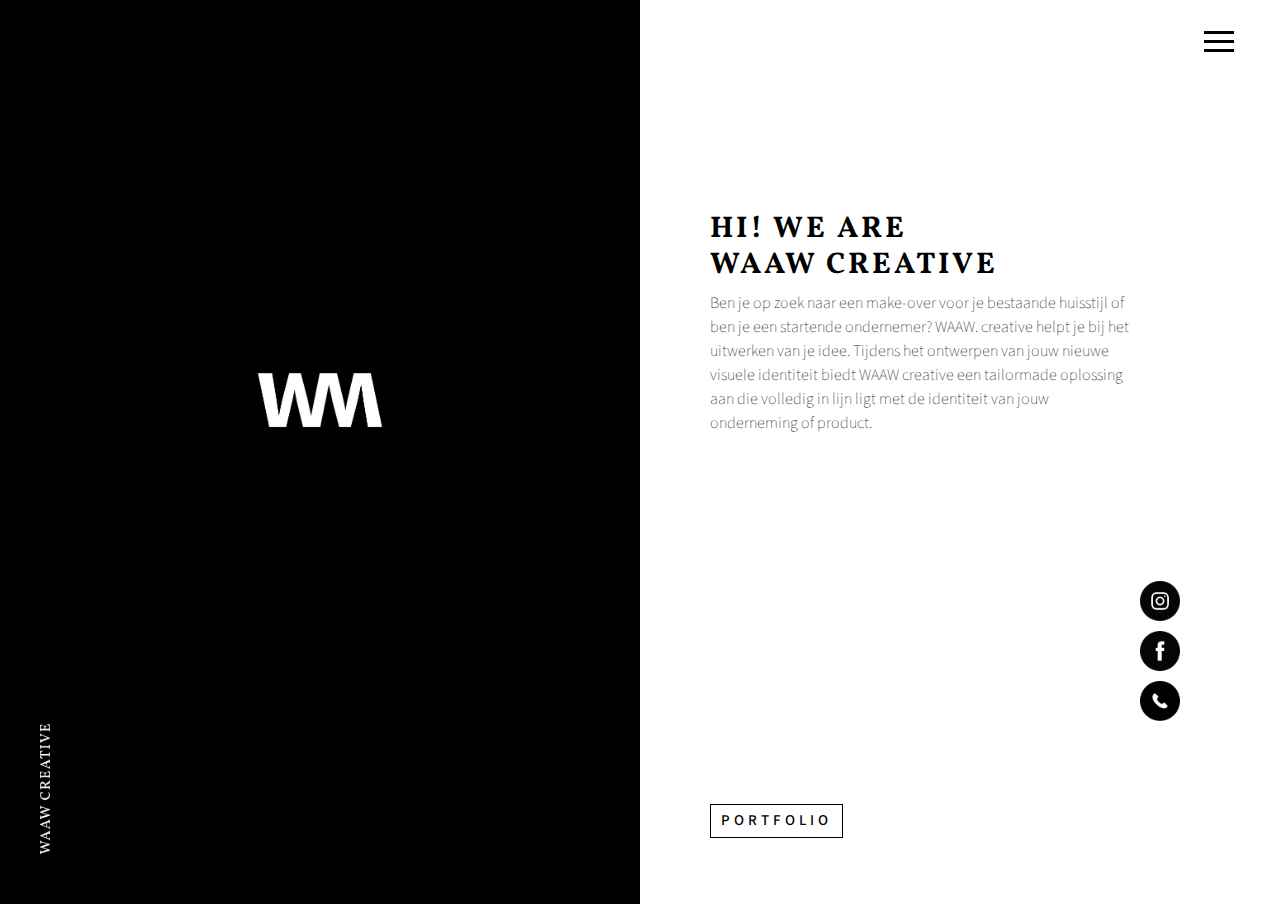
==== index.html @ 49f973a8 "test" ====
<!doctype html>
<html lang="en">

<head>
    <!-- Required meta tags -->
    <meta charset="utf-8">
    <meta name="viewport" content="width=device-width, initial-scale=1, shrink-to-fit=no">

    <!-- Bootstrap CSS -->
    <link rel="stylesheet" href="https://stackpath.bootstrapcdn.com/bootstrap/4.3.1/css/bootstrap.min.css"
        integrity="sha384-ggOyR0iXCbMQv3Xipma34MD+dH/1fQ784/j6cY/iJTQUOhcWr7x9JvoRxT2MZw1T" crossorigin="anonymous">
    <link rel="stylesheet" href="style.css">
    <link rel="stylesheet" href="./packages/BurgerSlide/dist/styles.css">
    <title>WAAW CREATIVE</title>

    <!-- Font Awesome -->
    <link rel="stylesheet" href="https://use.fontawesome.com/releases/v5.8.2/css/all.css"
        integrity="sha384-oS3vJWv+0UjzBfQzYUhtDYW+Pj2yciDJxpsK1OYPAYjqT085Qq/1cq5FLXAZQ7Ay" crossorigin="anonymous">

    <!-- Favicon-->
    <link rel="shortcut icon" href="images/waawzwart.png">

    <!-- Animation-->
    <link rel="stylesheet" href="animate.min.css">

    <!-- FONTS -->
    <link href="https://fonts.googleapis.com/css?family=Vollkorn:400,400i,600,600i,700,700i,900,900i&display=swap"
        rel="stylesheet">
    <link
        href="https://fonts.googleapis.com/css?family=Source+Sans+Pro:200,200i,300,300i,400,400i,600,600i,700,700i,900,900i&display=swap"
        rel="stylesheet">

</head>

<body>
    <nav class="navbar navbar-default navbar-fixed-top">
        <div class="col-md-12">
            <div class="nav">
                <button class="btn-nav">
                    <span class="icon-bar inverted top"></span>
                    <span class="icon-bar inverted middle"></span>
                    <span class="icon-bar inverted bottom"></span>
                </button>
            </div>
            <a class="navbar-brand" href="index.html">
                <img class="logo" src="images/waawzwart.png" alt="logo">
            </a>
            <div class="nav-content hideNav hidden">
                <ul class="nav-list vcenter">
                    <li class="nav-item"><a class="item-anchor" href="index.html">Home</a></li>
                    <li class="nav-item"><a class="item-anchor" href="portfolio.html">Portfolio</a></li>
                    <li class="nav-item"><a class="item-anchor" href="contact.html">Contact</a></li>
                    <li class="nav-item"><a class="item-anchor" href="www.instagram.be"><i
                                class="fab fa-instagram"></i></a>
                    </li>

                </ul>
            </div>
        </div>
    </nav>

    <div class="d-md-flex h-md-100 align-items-center">

        <!-- First Half -->

        <div class="col-md-6 p-0 bg-indigo h-md-100">
            <div class="text-white d-md-flex align-items-center h-100 p-5 text-center justify-content-center">
                <div class="logoarea pt-5 pb-5">
                    <img src="images/logo-waaw_1.gif" height="100px" alt="">
                </div>

                <div class="verticaal">
                    <img src="images/waawverticaal.png" height="130px" alt="">
                </div>
            </div>


        </div>


        <!-- Second Half -->

        <div class="col-md-6 p-0 bg-white h-md-100 loginarea">
            <div class="d-md-flex align-items-center h-md-100 p-5 justify-content-center">

                <h1>HI! WE ARE <br> WAAW CREATIVE </h1>
                <p>Ben je op zoek naar een make-over voor je
                    bestaande huisstijl of ben je een startende
                    ondernemer? WAAW. creative helpt je bij het uitwerken van je idee. Tijdens het ontwerpen van jouw
                    nieuwe visuele identiteit biedt WAAW creative een tailormade oplossing aan die volledig in lijn ligt
                    met de identiteit van jouw onderneming of product.
                </p>

                <a class="instagramhome" href="www.instagram.be"> <img src="images/instagram.png" height="40px"
                        alt=""></a>
                <a class="facebookhome" href="www.instagram.be"> <img src="images/facebook.png" height="40px"
                        alt=""></a>
                <a class="behancehome" href="tel:0476839061"> <img src="images/telefoon-8.png" height="40px" alt=""></a>

                <a class="button" href="portfolio.html">PORTFOLIO</a>
            </div>
        </div>

    </div>















    <!-- Optional JavaScript -->
    <!-- jQuery first, then Popper.js, then Bootstrap JS -->
    <script src="https://code.jquery.com/jquery-3.3.1.slim.min.js"
        integrity="sha384-q8i/X+965DzO0rT7abK41JStQIAqVgRVzpbzo5smXKp4YfRvH+8abtTE1Pi6jizo"
        crossorigin="anonymous"></script>
    <script src="https://cdnjs.cloudflare.com/ajax/libs/popper.js/1.14.7/umd/popper.min.js"
        integrity="sha384-UO2eT0CpHqdSJQ6hJty5KVphtPhzWj9WO1clHTMGa3JDZwrnQq4sF86dIHNDz0W1"
        crossorigin="anonymous"></script>
    <script src="https://stackpath.bootstrapcdn.com/bootstrap/4.3.1/js/bootstrap.min.js"
        integrity="sha384-JjSmVgyd0p3pXB1rRibZUAYoIIy6OrQ6VrjIEaFf/nJGzIxFDsf4x0xIM+B07jRM"
        crossorigin="anonymous"></script>
    <script src="js/bootstrap.js"></script>
    <script src="js/bootstrap.min.js"></script>
    <script src="js/jquery.js"></script>
    <script src="js/jquery.shuffle.min.js"></script>
    <script src="js/lightbox-plus-jquery.js"></script>
    <script src="js/menu-color.js"></script>
    <script src="js/modernizr.js"></script>
    <script src="js/script.js"></script>


</body>

</html>
---- style.css ----
/*NAVBAR*/

.nav {
    position: relative;
    width: auto;
    display: inline-block;
    border: none;
    float: right;
    z-index: 99999;
}
.navbar-fixed-top {
    padding-top: 10px;
}
.navbar-brand {
    padding-top: 17px;
}
.navbar-brand > img {
    max-width: 50px;
    z-index: 9999;
}
@media (max-width: 768px) {
    .navbar-brand {
        padding-left: 0px;
    }
}
.navbar-default {
    background-color: transparent;
    border-color: transparent;
}
.navbar-default.color-fill {
    background-color: #fff;
    border-color: transparent;
}
.btn-nav {
    background: transparent;
    border: none;
    padding: 15px;
    -webkit-transition: all .5s ease;
    -moz-transition: all .5s ease;
    -ms-transition: all .5s ease;
    -o-transition: all .5s ease;
    transition: all .5s ease;
    cursor: pointer;
    z-index: 99999;
}
@media (max-width: 768px) {
    .btn-nav {
        padding: 15px 0;
    }
}
.btn-nav:focus {
    outline: 0;
}
.icon-bar {
    display: block;
    margin: 6px 0;
    width: 30px;
    height: 3px;
    background-color: white;
}
.icon-bar.inverted {
    background-color: black;
}
@media (max-width: 992px) {
    .icon-bar.inverted {
        background-color: black;
    }
}
.opaque {
    background-color: #fff!important;
}
.btn-nav:hover .icon-bar {
    -webkit-transition: all 1s ease;
    -moz-transition: all 1s ease;
    -ms-transition: all 1s ease;
    -o-transition: all 1s ease;
    transition: all 1s ease;
    background-color: black;
}
.nav-content {
    position: fixed;
    top: -100%;
    bottom: 0;
    left: 0;
    right: 0;
    background-color:white;
    display: block;
    height: 100%;
    z-index: 9;
}



    .nav-list {
        list-style: none;
        padding: 0;
        position: relative;
        top: 200px;
    }



.item-anchor {
    color: black;
    font-family: 'Vollkorn', serif;
    font-size: 30px;
    font-weight: 300;
    letter-spacing: 2px;
    position: relative;
    text-decoration: none;
    padding: 10px;
}
.item-anchor:hover,
.item-anchor:focus {
    color: #ffffff;
    -webkit-transition: all 1s ease;
    -moz-transition: all 1s ease;
    -ms-transition: all 1s ease;
    -o-transition: all 1s ease;
    transition: all 1s ease;
    text-decoration: none;

}
.item-anchor:hover:after,
.item-anchor:focus:after {
    width: 100%;
    background: #f7f7f7;
    -webkit-transition: all 1s ease;
    -moz-transition: all 1s ease;
    -ms-transition: all 1s ease;
    -o-transition: all 1s ease;
    transition: all 1s ease;
    text-decoration: none;

}
.nav-item {
    font-family: 'Open Sans', sans-serif;
    margin: 10px auto;
    text-align: center;
    color: white;
    text-decoration: none;

}
.nav-item a:link,
.nav-item a:hover,
.nav-item a:focus {
    color: black;
}
.nav-item a:hover,
.nav-item a:focus {
color:grey;
}
.animated {
    display: block;
    margin: 0 auto;
}
.animated:hover .icon-bar,
.animated:focus .icon-bar {
    background-color: #fff;
}
.animated:focus {
    cursor: pointer;
    z-index: 9999;
}
.middle {
    margin: 0 auto;
}
.icon-bar {
    -webkit-transition: all .7s ease;
    -moz-transition: all .7s ease;
    -ms-transition: all .7s ease;
    -o-transition: all .7s ease;
    transition: all .7s ease;
    z-index: 999999;
}
.animated .icon-bar {
    z-index: 999999;
    background-color: black!important;
}
.animated .top {
    -webkit-transform: translateY(7px) rotateZ(45deg);
    -moz-transform: translateY(7px) rotateZ(45deg);
    -ms-transform: translateY(7px) rotateZ(45deg);
    -o-transform: translateY(7px) rotateZ(45deg);
    transform: translateY(7px) rotateZ(45deg);
}
.animated .bottom {
    -webkit-transform: translateY(-11px) rotateZ(-45deg);
    -moz-transform: translateY(-11px) rotateZ(-45deg);
    -ms-transform: translateY(-11px) rotateZ(-45deg);
    -o-transform: translateY(-11px) rotateZ(-45deg);
    transform: translateY(-11px) rotateZ(-45deg);
}
.animated .middle {
    width: 0;
}
@keyframes showNav {
    from {
        top: -100%;
    }
    to {
        top: 0;
    }
}
@-webkit-keyframes showNav {
    from {
        top: -100%;
    }
    to {
        top: 0;
    }
}
@-moz-keyframes showNav {
    from {
        top: -100%;
    }
    to {
        top: 0;
    }
}
@-o-keyframes showNav {
    from {
        top: -100%;
    }
    to {
        top: 0;
    }
}
.showNav {
    -webkit-animation: showNav 1s ease forwards;
    -moz-animation: showNav 1s ease forwards;
    -o-animation: showNav 1s ease forwards;
    animation: showNav 1s ease forwards;
}
@keyframes hideNav {
    from {
        top: 0;
    }
    to {
        top: -100%;
    }
}
@-webkit-keyframes hideNav {
    from {
        top: 0;
    }
    to {
        top: -100%;
    }
}
@-moz-keyframes hideNav {
    from {
        top: 0;
    }
    to {
        top: -100%;
    }
}
@-o-keyframes hideNav {
    from {
        top: 0;
    }
    to {
        top: -100%;
    }
}
.hideNav {
    -webkit-animation: hideNav 1s ease forwards;
    -moz-animation: hideNav 1s ease forwards;
    -o-animation: hideNav 1s ease forwards;
    animation: hideNav 1s ease forwards;
}
.hidden {
    display: none;
}

/*---------- Menu Icon Animation ----------*/

.navbar-toggle * {
    -ms-transition: all 0.4s ease;
    -webkit-transition: all 0.4s ease;
    -moz-transition: all 0.4s ease;
    -o-transition: all 0.4s ease;
    transition: all 0.4s ease;
}
.navbar-toggle {
    border: medium none;
    border-radius: 0;
    color: #fff;
    cursor: pointer;
    height: 50px;
    padding: 16px;
    width: 50px;
    float: right;
    margin-top: 0px;
    margin-bottom: 0px;
}
.navbar-default .navbar-toggle:hover,a
.navbar-default .navbar-toggle:focus {
    background-color: #fff;
}
.navbar-default .navbar-toggle,
.navbar-default .navbar-collapse,
.navbar-default .navbar-form {
    border-color: #fff;
}
.navbar-toggle span {
    width: 25px;
    height: 3px;
    margin-bottom: 5px;
    background-color: white;
    display: block;
}
.navbar-toggle span.bar1 {
    -ms-transform: rotate(45deg);
    -webkit-transform: rotate(45deg);
    -moz-transform: rotate(45deg);
    -o-transform: rotate(45deg);
    transform: rotate(45deg);
    -ms-transform-origin: 1px 3px;
    -webkit-transform-origin: 1px 3px;
    -moz-transform-origin: 1px 3px;
    -o-transform-origin: 1px 3px;
    transform-origin: 1px 3px;
    width: 31px;
}
.navbar-toggle span.bar2 {
    -ms-transform: rotate(-360deg) scale(0);
    -webkit-transform: rotate(-360deg) scale(0);
    -moz-transform: rotate(-360deg) scale(0);
    -o-transform: rotate(-360deg) scale(0);
    transform: rotate(-360deg) scale(0);
}
.navbar-toggle span.bar3 {
    -ms-transform: rotate(-45deg);
    -webkit-transform: rotate(-45deg);
    transform: rotate(-45deg);
    -ms-transform-origin: 8px 2px;
    -webkit-transform-origin: 8px 2px;
    transform-origin: 8px 2px;
    width: 31px;
}
.navbar-toggle.collapsed span.bar1,
.navbar-toggle.collapsed span.bar2,
.navbar-toggle.collapsed span.bar3,
.navbar-toggle.collapsed span.bar4 {
    -ms-transform: none;
    -webkit-transform: none;
    transform: none;
    width: 30px;
}





/*HEADER*/
.header{
    position: relative;
}


@media (min-width: 360px) {
    .header, h1{
        font-family: 'Vollkorn', serif;
        font-size: 25px;
        font-weight: 700;
        letter-spacing: 3px;
        position: absolute;
        left: 40px;
        top: -150px;
        color:black;
    }
    }

@media (min-width: 768px) {
    .header, h1{
        font-size: 25px;
        font-weight: 700;
        letter-spacing: 3px;
        position: absolute;
        left: 60px;
        top: 130px;
        color:black;
    }
    }


    @media (min-width: 1200px) {
        .header, h1{
            font-family: 'Vollkorn', serif;
            font-size: 30px;
            font-weight: 700;
            letter-spacing: 3px;
            position: absolute;
            left: 70px;
            top: 130px;
            color:black;
        }
        }
        @media (min-width: 1400px) {
            .header, h1{
                font-family: 'Vollkorn', serif;
                font-size: 30px;
                font-weight: 700;
                letter-spacing: 3px;
                position: absolute;
                left: 90px;
                top: 130px;
                color:black;
            }
            }
    

@media (min-width: 360px) {
       
.header, p{
    
    font-family: 'Source Sans Pro', sans-serif;
    font-size: 15px;
    font-weight: 100;
    position: absolute;
    left: 40px;
    top: -80px;
    width: 77%;
}
        }
    
    @media (min-width: 768px) {
       
.header, p{
    
    font-family: 'Source Sans Pro', sans-serif;
    font-size: 16px;
    font-weight: 100;
    position: absolute;
    left: 60px;
    top: 210px;
    width: 75%;
}
        }

        @media (min-width: 1000px) {
       
            .header, p{
                
                font-family: 'Source Sans Pro', sans-serif;
                font-size: 16px;
                font-weight: 100;
                position: absolute;
                left: 60px;
                top: 210px;
                width: 65%;
            }
                    }
@media (min-width: 1200px) {
       
 .header, p{
                
    font-family: 'Source Sans Pro', sans-serif;
    font-size: 16px;
    font-weight: 100;
    position: absolute;
    left: 70px;
    top: 210px;
    width: 67%;
            }
                    }

@media (min-width: 1400px) {
       
 .header, p{
                
    font-family: 'Source Sans Pro', sans-serif;
    font-size: 16px;
    font-weight: 100;
    position: absolute;
    left: 90px;
    top: 210px;
    width: 47%;
            }
                    }
                    


@media (max-width: 360px) {
    .verticaal{
        position: absolute;
        left:40px;
        bottom: 50px;
    
    }
}


@media (min-width: 360px) {
    .verticaal{
        position: absolute;
        left:25px;
        bottom: 25px;
    
    }
    }


@media (min-width: 768px) {
    .verticaal{
        position: absolute;
        left:40px;
        bottom: 50px;
    
    }
    }


    @media (min-width: 360px) {
        .button{
            color:black;
            font-family: 'Source Sans Pro', sans-serif;
            font-size: 13px;
            font-weight: 500;
            letter-spacing: 4px;
            border: 1px solid black;
            padding-top: 5px;
            padding-bottom:5px;
            padding-right:10px;
            padding-left:10px;
            position: absolute;
            left: 40px;
            bottom: -110px;
        }
        
        .button:hover{
           color:white;
           background-color:black;
           text-decoration: none;
        }
        }

        @media (min-width: 500px) {
            .button{
                bottom: -70px;
            }
            
            .button:hover{
               color:white;
               background-color:black;
               text-decoration: none;
            }
            }
    
            @media (min-width: 680px) {
                .button{
                    bottom: -30px;
                }
                
                .button:hover{
                   color:white;
                   background-color:black;
                   text-decoration: none;
                }
                }

    @media (min-width: 768px) {
        .button{
            color:black;
            font-family: 'Source Sans Pro', sans-serif;
            font-size: 15px;
            font-weight: 500;
            letter-spacing: 4px;
            border: 1px solid black;
            padding-top: 5px;
            padding-bottom:5px;
            padding-right:10px;
            padding-left:10px;
            position: absolute;
            left: 60px;
            bottom: 80px;
        }
        
        .button:hover{
           color:white;
           background-color:black;
           text-decoration: none;
        }
        }

        @media (min-width: 1200px) {
            .button{
          
                left: 70px;
            }
            
            .button:hover{
               color:white;
               background-color:black;
               text-decoration: none;
            }
            }

            @media (min-width: 1400px) {
                .button{
              
                    left: 90px;
                }
                
                .button:hover{
                   color:white;
                   background-color:black;
                   text-decoration: none;
                }
                }
    

 @media (min-width: 360px) {
            
.instagramhome{
    position: absolute;
    right:70px;
    top:220px;
}

.facebookhome{
    position: absolute;
    right:70px;
    top:270px;
}

.behancehome{
    position: absolute;
    right:70px;
    top:320px;
    margin-bottom:60px;
}
            }
 @media (min-width: 500px) {
            
.instagramhome{
    position: absolute;
    right:70px;
    top:150px;
}

.facebookhome{
    position: absolute;
    right:70px;
    top:200px;
}

.behancehome{
    position: absolute;
    right:70px;
    top:250px;
    margin-bottom:60px;
}
            }

@media (min-width: 768px) {
           
.instagramhome{
    position: absolute;
    right:70px;
    top:500px;
}

.facebookhome{
    position: absolute;
    right:70px;
    top:550px;
}

.behancehome{
    position: absolute;
    right:70px;
    top:600px;
}
            }

@media (min-width: 1000px) {
           
.instagramhome{
    position: absolute;
    right:100px;
    top:500px;
}

.facebookhome{
    position: absolute;
    right:100px;
    top:550px;
}

.behancehome{
    position: absolute;
    right:100px;
    top:600px;
}
            }


@media (min-width: 1500px) {
           
.instagramhome{
    position: absolute;
    right:100px;
    top:500px;
}

.facebookhome{
    position: absolute;
    right:100px;
    top:550px;
}

.behancehome{
    position: absolute;
    right:100px;
    top:600px;
}
            }


/*HEADER*/

@media (min-width: 360px) {
    .h-md-100 { height: 50px;
    margin-top: 200px; }
}

@media (min-width: 768px) {
    .h-md-100 { height: 93vh;
                margin-top:0; }
}
.btn-round { border-radius: 30px; }





@media (min-width: 360px) {
    .bg-indigo { background: black;
        margin-top: -200px;
        height: 450px;}
    }


@media (min-width: 768px) {
.bg-indigo { background: black;
    margin-top: -200px;
    height: 112vh;}
}


                






.text-cyan { color: white; }


.logo, img{
    margin-top: 0px;
}

.fa-instagram{
    margin-top: 20px;
}













/*PORTFOLIO*/

/* portfolio section
==================================================*/










/*CONTACT*/

@media (min-width: 360px) {
    .contactsocial{
        position: absolute;
        left:380px;
        top:210px;
    }
    }

    @media (min-width: 400px) {
        .contactsocial{
            position: absolute;
            left:430px;
            top:210px;
        }
        }
    
        @media (min-width: 500px) {
            .contactsocial{
                position: absolute;
                right:10px;
                top:600px;
            }
            }

            @media (min-width: 768px) {
                .contactsocial{
                    position: absolute;
                    right:10px;
                    top:250px;
                }
                }
@media (min-width: 1200px) {
    .contactsocial{
        position: absolute;
        top: 220px;
    }
    }





.contact {
  display: -webkit-box;
  display: -ms-flexbox;
  display: flex;
  -webkit-box-pack: center;
      -ms-flex-pack: center;
          justify-content: center;
}

.contact a {

    color:black;
    font-family: 'Source Sans Pro', sans-serif;
    font-size: 13px;
    font-weight: 500;
    letter-spacing: 4px;
  margin-top: 20px;
  display: -webkit-box;
  display: -ms-flexbox;
  display: flex;
  -webkit-box-pack: center;
      -ms-flex-pack: center;
          justify-content: center;
   
  border: 1px solid black;
  padding: 10px;
  font-size: 15px;
  text-decoration: none;
  width: 60%;
}

@media (min-width: 576px) {
  .contact a {
    width: 40%;
  }
}

@media (min-width: 768px) {
  .contact a {
    width: 30%;
  }
}

@media (min-width: 992px) {
  .contact a {
    width: 20%;
  }
}

.contact a:hover {
  background-color: black;
  color: white;
}

.contact h1 {
  font-family: "Montserrat", sans-serif;
  font-size: 30px;
  font-weight: 600;
  margin-top: 15px;
}

.contact i {
  color: black;
  margin-top: 350px;
  font-size: 40px;
}

.contact p {
  font-family: "Montserrat", sans-serif;
  font-size: 16px;
  font-weight: 100;
  margin-top: 0px;
}


@media (min-width: 360px) {
    .getintouch {
      margin-top: -250px;
    }
  }
 @media (min-width: 375px) {
  .getintouch {
    margin-top: -230px;
  }
}

@media (min-width: 400px) {
  .getintouch {
    margin-top: -240px;
  }
}

@media (min-width: 576px) {
  .getintouch {
    margin-top: -70px;
  }
}

@media (min-width: 768px) {
  .getintouch {
    margin-top: -70px;
  }
}

@media (min-width: 992px) {
  .getintouch {
    margin-top: -60px;
  }
}
/*# sourceMappingURL=contact.css.map */




/*FOOTER*/
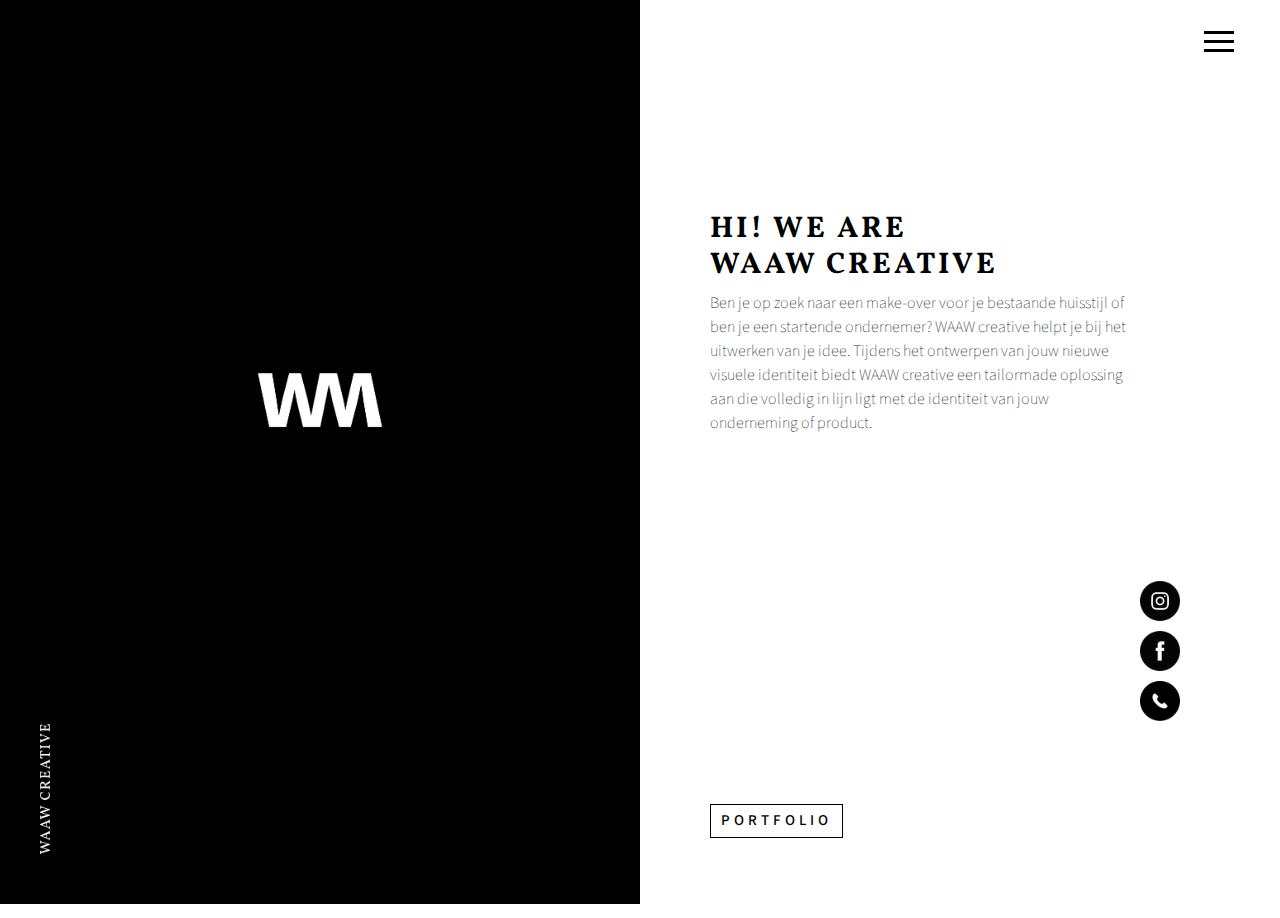
==== commit 974b9356: "d" ====
--- a/index.html
+++ b/index.html
@@ -86,7 +86,7 @@
                 <h1>HI! WE ARE <br> WAAW CREATIVE </h1>
                 <p>Ben je op zoek naar een make-over voor je
                     bestaande huisstijl of ben je een startende
-                    ondernemer? WAAW. creative helpt je bij het uitwerken van je idee. Tijdens het ontwerpen van jouw
+                    ondernemer? WAAW creative helpt je bij het uitwerken van je idee. Tijdens het ontwerpen van jouw
                     nieuwe visuele identiteit biedt WAAW creative een tailormade oplossing aan die volledig in lijn ligt
                     met de identiteit van jouw onderneming of product.
                 </p>
